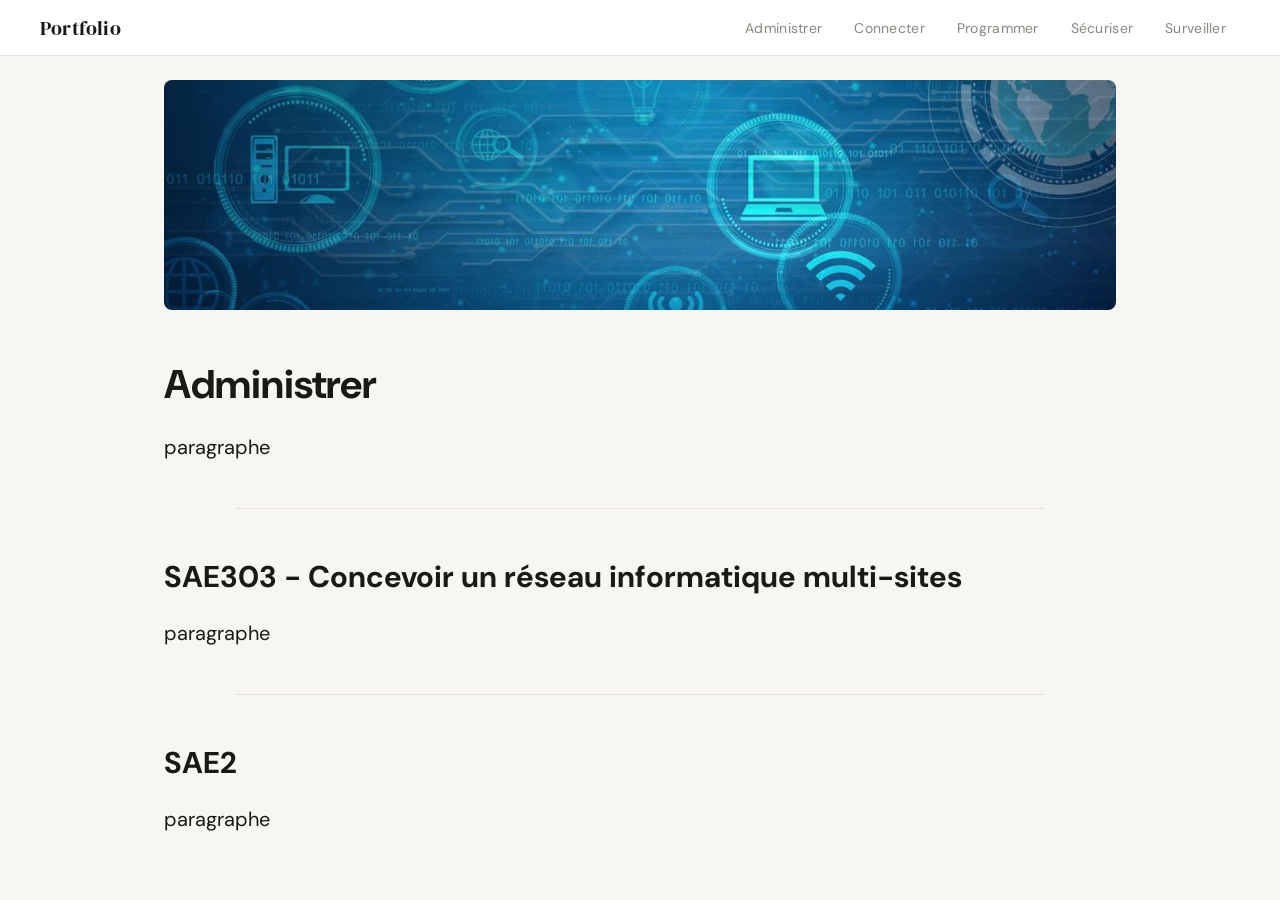
==== skills/administrer.html @ af6f37f9 "Création du repo" ====
<!DOCTYPE html>
<html lang="fr">
<head>
  <meta charset="UTF-8" />
  <meta name="viewport" content="width=device-width, initial-scale=1.0" />
  <title>Portfolio Benjamin Petillon</title>
  <link href="https://fonts.googleapis.com/css2?family=DM+Sans:wght@300;400;500&family=DM+Serif+Display&display=swap" rel="stylesheet" />
  <link rel="stylesheet" href="../style.css" />
</head>
<body>

<main>

<nav>
    <a href="../index.html" class="nav-brand">Portfolio</a>
    <ul class="nav-links">
        <li><a href="administrer.html">Administrer</a></li>
        <li><a href="connecter.html">Connecter</a></li>
        <li><a href="programmer.html">Programmer</a></li>
        <li><a href="securiser.html">Sécuriser</a></li>
        <li><a href="surveiller.html">Surveiller</a></li>
    </ul>
</nav>
    <div class="container">

        <div class="divider-box-s"></div>

        <img src="../attachments/banner_network.jpg" class="banner">

        <div class="divider-box-m"></div>

            <h1>Administrer</h1>

        <div class="divider-box-s"></div>

            <p>paragraphe</p>

        <div class="divider-box-m"></div>
        <hr class="divider-line">
        <div class="divider-box-m"></div>

            <h2>SAE303 - Concevoir un réseau informatique multi-sites</h2>

        <div class="divider-box-s"></div>

            <p>paragraphe</p>

        <div class="divider-box-m"></div>
        <hr class="divider-line">
        <div class="divider-box-m"></div>

            <h2>SAE2</h2>

        <div class="divider-box-s"></div>

            <p>paragraphe</p>

    </div>
</main>

</body>
</html>
---- style.css ----
*, *::before, *::after { box-sizing: border-box; margin: 0; padding: 0; }

:root {
  --background:     #f7f6f2;
  --nav-background: #ffffff;
  --border: #e8e4dc;
  --text:   #1a1915;
  --muted:  #8a8780;
}

body {
  background: var(--background);
  font-family: 'DM Sans', sans-serif;
  color: var(--text);
  min-height: 100vh;
}

/* ── NAVBAR ── */
nav {
  position: sticky;
  top: 0;
  z-index: 100;
  background: var(--nav-background);
  border-bottom: 1px solid var(--border);
  height: 56px;
  display: flex;
  align-items: center;
  padding: 0 40px;
  justify-content: space-between;
}

.nav-brand {
  font-family: 'DM Serif Display', serif;
  font-size: 1.25rem;
  letter-spacing: 0.01em;
  color: var(--text);
  text-decoration: none;
  user-select: none;
}

.nav-links {
  display: flex;
  align-items: center;
  gap: 4px;
  list-style: none;
}

.nav-links a {
  display: block;
  padding: 6px 14px;
  font-size: 0.875rem;
  font-weight: 400;
  color: var(--muted);
  text-decoration: none;
  border-radius: 6px;
  transition: color 0.18s, background 0.18s;
  letter-spacing: 0.02em;
}

.nav-links a:hover {
  color: var(--text);
  background: var(--background);
}

.nav-links-selected {
  color: #ffffff;
  background: var(--text);
}

/* ── DIVIDER ── */
.divider-line {
  width: 85%;
  margin: 0 auto;
  border: none;
  border-top: 1px solid var(--border);
}

.divider-box-s  { height: 24px; }
.divider-box-m  { height: 48px; }
.divider-box-l  { height: 96px; }
.divider-box-xl { height: 160px; }

/* ── CONTAINER SITE ── */
.container {
  max-width: 1000px;
  margin: 0 auto;
  padding: 0 24px;
}

/* ── PAGE ── */
main {
    height: calc(100vh - 56px);
    font-size: 1.25rem;
    background: var(--background);
}

.banner {
    display: block;
    margin: 0 auto;
    max-width: 100%;
    min-width: 100%;
    border-radius: 8px;
}

.img-left {
  display: block;
  max-width: 100%;
  width: 480px;
  border-radius: 4px;
}

.img-center {
  display: block;
  margin: 0 auto;
  max-width: 100%;
  width: 480px;
  border-radius: 4px;
}

.img-right {
  display: block;
  margin-left: auto;
  max-width: 100%;
  width: 480px;
  border-radius: 4px;
}

.img-row {
  display: flex;
  gap: 16px;
  justify-content: center;
}

.img-row img {
  width: 0;
  flex: 1;
  max-width: 320px;
  border-radius: 4px;
  object-fit: cover;
}
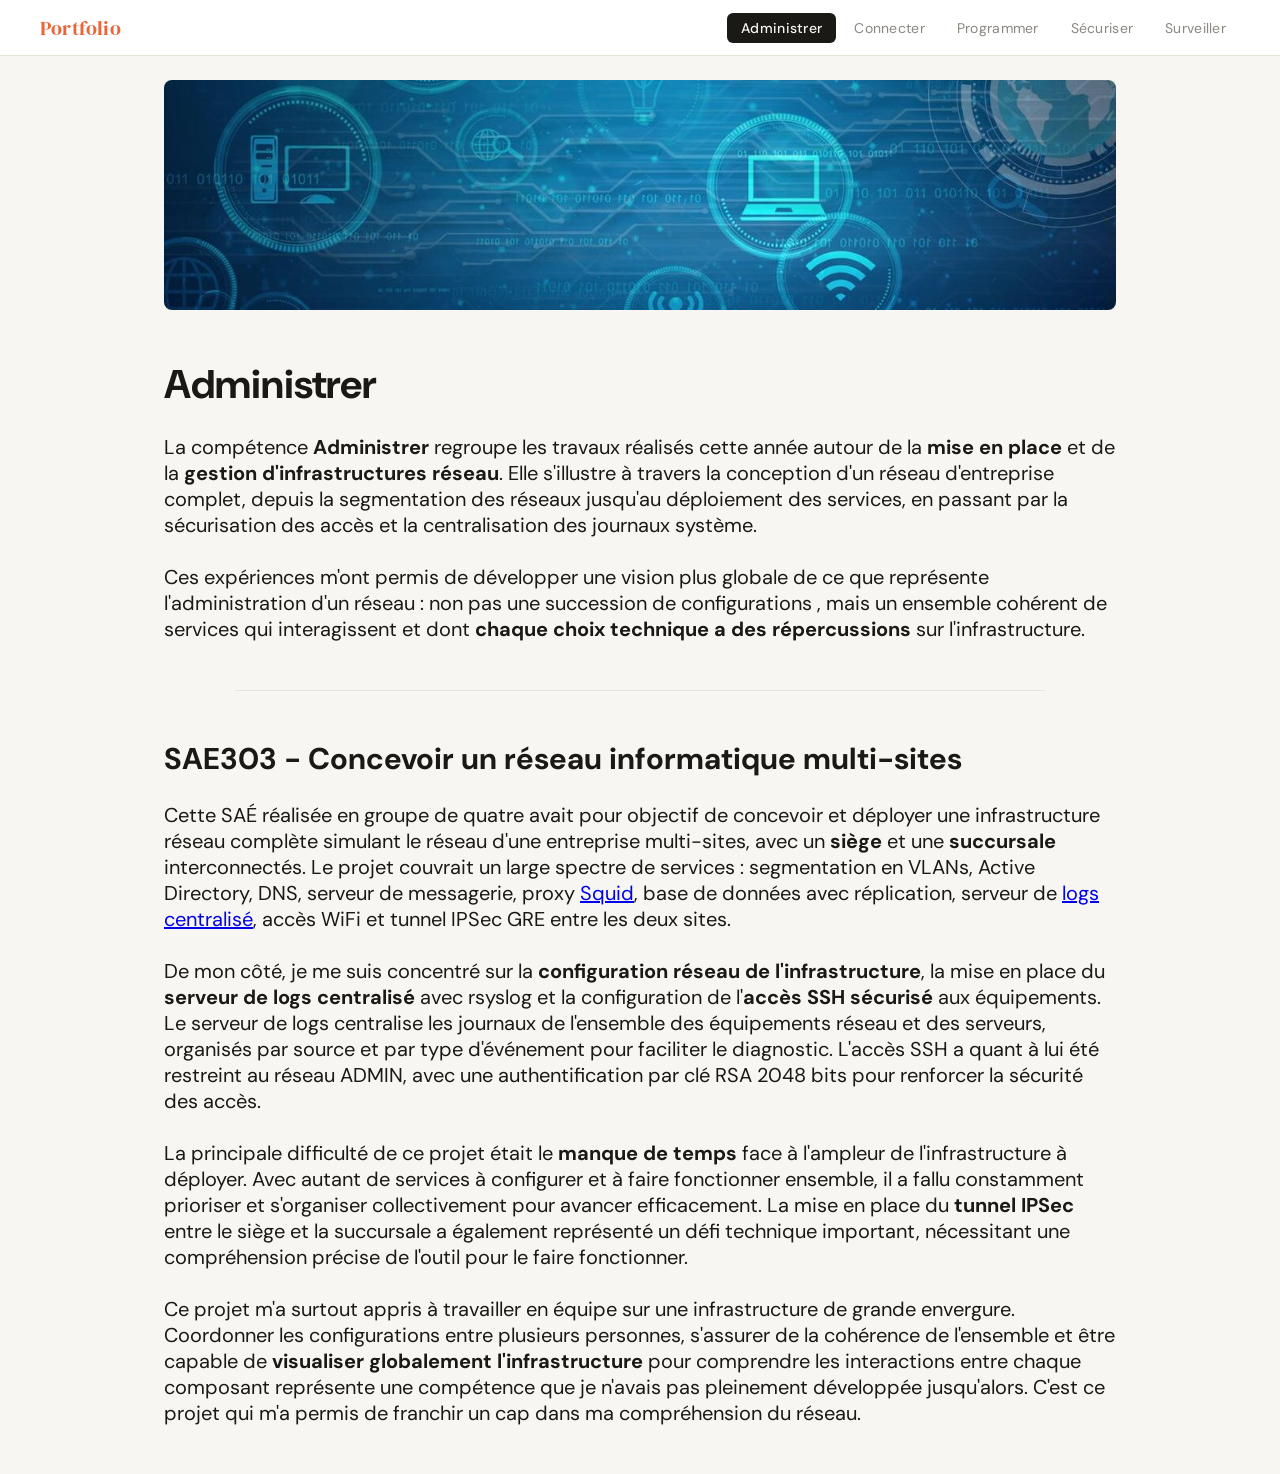
==== commit ff027156: "Script détéction page pour navbar, ajout page administrer" ====
--- a/skills/administrer.html
+++ b/skills/administrer.html
@@ -33,8 +33,14 @@
 
         <div class="divider-box-s"></div>
 
-            <p>paragraphe</p>
-
+            <p>La compétence <strong>Administrer</strong> regroupe les travaux réalisés cette année autour de la <strong>mise en place</strong> et de la <strong>gestion d'infrastructures 
+                réseau</strong>. Elle s'illustre à travers la conception d'un réseau d'entreprise complet, depuis la segmentation des réseaux jusqu'au déploiement des 
+                services, en passant par la sécurisation des accès et la centralisation des journaux système.</p>
+                    <br>
+            <p>Ces expériences m'ont permis de développer une vision plus globale de ce que représente l'administration d'un réseau : non pas une succession de 
+                configurations , mais un ensemble cohérent de services qui interagissent et dont <strong>chaque choix technique a des répercussions</strong> sur 
+                l'infrastructure.</p>
+        
         <div class="divider-box-m"></div>
         <hr class="divider-line">
         <div class="divider-box-m"></div>
@@ -43,20 +49,39 @@
 
         <div class="divider-box-s"></div>
 
-            <p>paragraphe</p>
-
+            <p>Cette SAÉ réalisée en groupe de quatre avait pour objectif de concevoir et déployer une infrastructure réseau complète simulant le réseau 
+                d'une entreprise multi-sites, avec un <strong>siège</strong> et une <strong>succursale</strong> interconnectés. Le projet couvrait un large 
+                spectre de services : segmentation en VLANs, Active Directory, DNS, serveur de messagerie, proxy <a href="https://www.squid-cache.org/Intro/">Squid</a>, 
+                base de données avec réplication, serveur de <a href="https://www.rsyslog.com/">logs centralisé</a>, accès WiFi et tunnel IPSec GRE entre les deux sites.</p>
+                <br>
+            <p>De mon côté, je me suis concentré sur la <strong>configuration réseau de l'infrastructure</strong>, la mise en place du <strong>serveur de logs 
+                centralisé</strong> avec rsyslog et la configuration de l'<strong>accès SSH sécurisé</strong> aux équipements. Le serveur de logs centralise les 
+                journaux de l'ensemble des équipements réseau et des serveurs, organisés par source et par type d'événement pour faciliter le diagnostic. L'accès 
+                SSH a quant à lui été restreint au réseau ADMIN, avec une authentification par clé RSA 2048 bits pour renforcer la sécurité des accès.</p>
+                <br>
+            <p>La principale difficulté de ce projet était le <strong>manque de temps</strong> face à l'ampleur de l'infrastructure à déployer. Avec autant de 
+                services à configurer et à faire fonctionner ensemble, il a fallu constamment prioriser et s'organiser collectivement pour avancer efficacement. 
+                La mise en place du <strong>tunnel IPSec</strong> entre le siège et la succursale a également représenté un défi technique important, nécessitant 
+                une compréhension précise de l'outil pour le faire fonctionner.</p>
+                <br>
+            <p>Ce projet m'a surtout appris à travailler en équipe sur une infrastructure de grande envergure. Coordonner les configurations entre plusieurs 
+                personnes, s'assurer de la cohérence de l'ensemble et être capable de <strong>visualiser globalement l'infrastructure</strong> pour comprendre 
+                les interactions entre chaque composant représente une compétence que je n'avais pas pleinement développée jusqu'alors. C'est ce projet qui 
+                m'a permis de franchir un cap dans ma compréhension du réseau.</p>
+    
         <div class="divider-box-m"></div>
-        <hr class="divider-line">
-        <div class="divider-box-m"></div>
-
-            <h2>SAE2</h2>
-
-        <div class="divider-box-s"></div>
-
-            <p>paragraphe</p>
 
     </div>
 </main>
 
+<script>
+  const current = window.location.pathname.split('/').pop();
+  document.querySelectorAll('.nav-links a').forEach(link => {
+    if (link.getAttribute('href') === current) {
+      link.classList.add('active');
+    }
+  });
+</script>
+
 </body>
 </html>
--- a/style.css
+++ b/style.css
@@ -33,7 +33,7 @@
   font-family: 'DM Serif Display', serif;
   font-size: 1.25rem;
   letter-spacing: 0.01em;
-  color: var(--text);
+  color: #ec6537;
   text-decoration: none;
   user-select: none;
 }
@@ -62,9 +62,10 @@
   background: var(--background);
 }
 
-.nav-links-selected {
-  color: #ffffff;
+.nav-links a.active {
+  color: var(--background);
   background: var(--text);
+  font-weight: 500;
 }
 
 /* ── DIVIDER ── */
@@ -92,6 +93,12 @@
     height: calc(100vh - 56px);
     font-size: 1.25rem;
     background: var(--background);
+}
+
+.img-home {
+    display: block;
+    margin: 0 auto;
+    width: 825px;
 }
 
 .banner {
@@ -127,7 +134,7 @@
 
 .img-row {
   display: flex;
-  gap: 16px;
+  gap: 15px;
   justify-content: center;
 }
 
